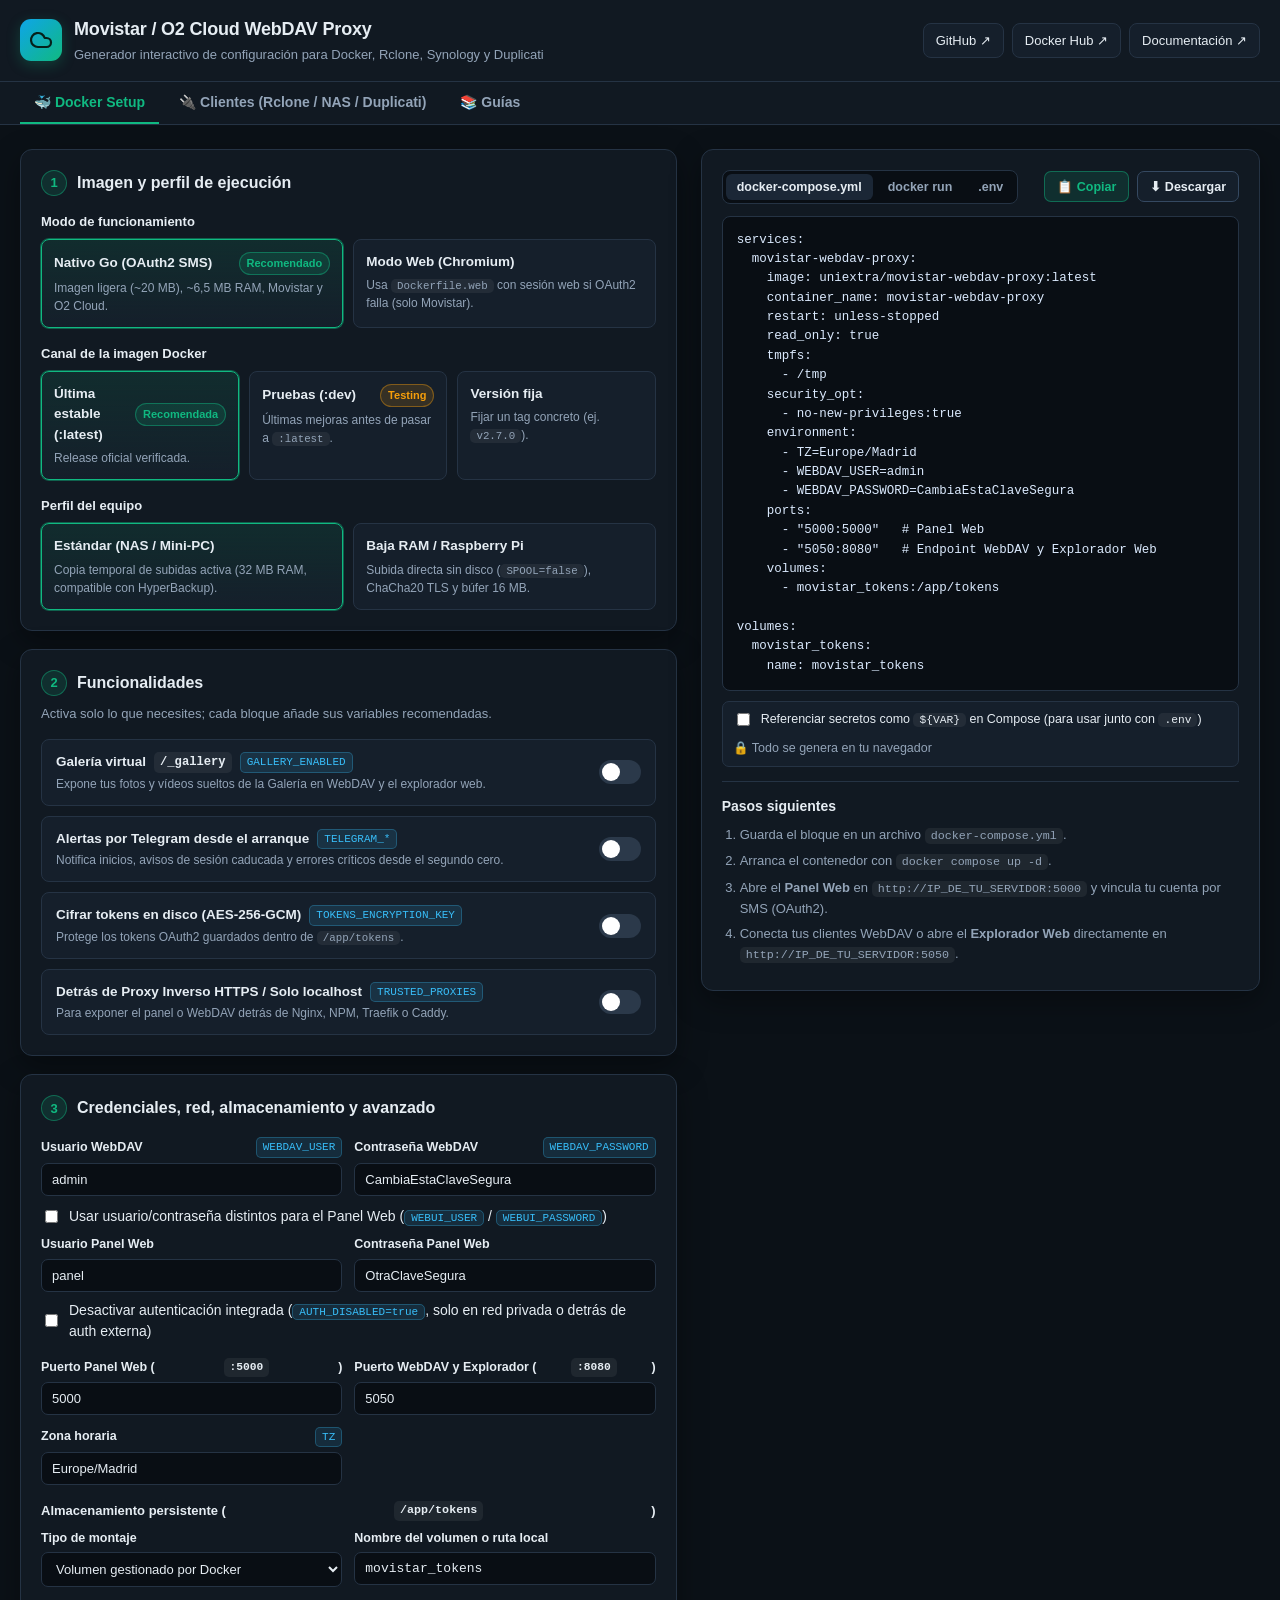
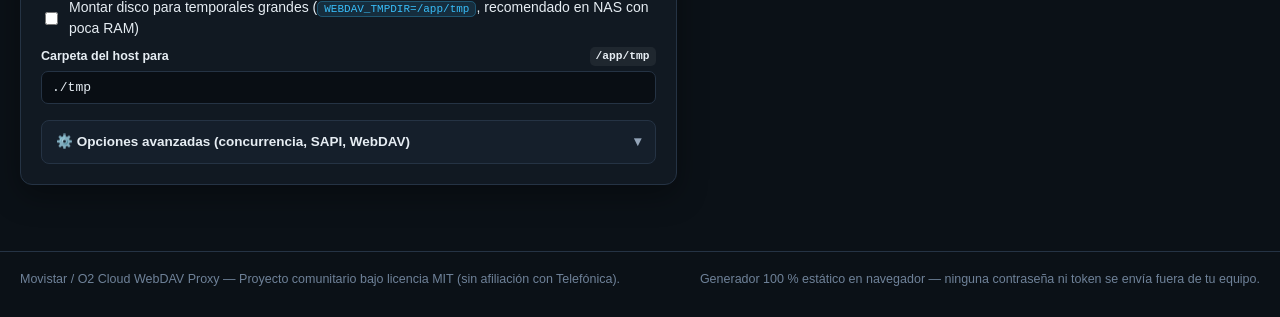
==== site/index.html @ d1c1509a "feat(pages): add interactive web config builder and GitHub Pages workflow" ====
<!doctype html>
<html lang="es">
<head>
  <meta charset="utf-8">
  <meta name="viewport" content="width=device-width, initial-scale=1">
  <title>Movistar / O2 Cloud WebDAV Proxy — Configurador</title>
  <link rel="stylesheet" href="styles.css">
</head>
<body>
  <header class="topbar">
    <div class="topbar-inner">
      <div class="brand">
        <div class="brand-icon" aria-hidden="true">
          <svg width="24" height="24" viewBox="0 0 24 24" fill="none" stroke="currentColor" stroke-width="2.2" stroke-linecap="round" stroke-linejoin="round">
            <path d="M17.5 19H9a7 7 0 1 1 6.71-9h1.79a4.5 4.5 0 1 1 0 9Z"/>
          </svg>
        </div>
        <div>
          <h1 class="brand-title">Movistar / O2 Cloud WebDAV Proxy</h1>
          <p class="brand-sub">Generador interactivo de configuración para Docker, Rclone, Synology y Duplicati</p>
        </div>
      </div>
      <div class="topbar-links">
        <a class="ext-link" href="https://github.com/uniextra/MovistarWebDAVProxy" target="_blank" rel="noopener">GitHub ↗</a>
        <a class="ext-link" href="https://hub.docker.com/r/uniextra/movistar-webdav-proxy" target="_blank" rel="noopener">Docker Hub ↗</a>
        <a class="ext-link" href="https://github.com/uniextra/MovistarWebDAVProxy/blob/main/docs/configuration.md" target="_blank" rel="noopener">Documentación ↗</a>
      </div>
    </div>
  </header>

  <nav class="nav-tabs" aria-label="Secciones del configurador">
    <div class="nav-tabs-inner">
      <button type="button" class="tab-btn active" data-tab="docker">🐳 Docker Setup</button>
      <button type="button" class="tab-btn" data-tab="clients">🔌 Clientes (Rclone / NAS / Duplicati)</button>
      <button type="button" class="tab-btn" data-tab="guides">📚 Guías</button>
    </div>
  </nav>

  <main class="container">
    <!-- TAB 1: DOCKER SETUP -->
    <section id="tab-docker" class="tab-panel">
      <div class="split-layout">
        <div class="config-column">
          <!-- PASO 1 -->
          <div class="step-card">
            <div class="step-header">
              <span class="step-num">1</span>
              <h2 class="step-title">Imagen y perfil de ejecución</h2>
            </div>

            <div class="field-group">
              <div class="group-label">Modo de funcionamiento</div>
              <div class="choice-grid" data-radio-group="mode">
                <label class="choice-card selected">
                  <input type="radio" name="mode" value="native" checked>
                  <div class="choice-top">
                    <span class="choice-name">Nativo Go (OAuth2 SMS)</span>
                    <span class="badge badge-rec">Recomendado</span>
                  </div>
                  <span class="choice-sub">Imagen ligera (~20 MB), ~6,5 MB RAM, Movistar y O2 Cloud.</span>
                </label>
                <label class="choice-card">
                  <input type="radio" name="mode" value="web">
                  <div class="choice-top">
                    <span class="choice-name">Modo Web (Chromium)</span>
                  </div>
                  <span class="choice-sub">Usa <code>Dockerfile.web</code> con sesión web si OAuth2 falla (solo Movistar).</span>
                </label>
              </div>
            </div>

            <div class="field-group" id="channelGroup">
              <div class="group-label">Canal de la imagen Docker</div>
              <div class="choice-grid" data-radio-group="channel">
                <label class="choice-card selected">
                  <input type="radio" name="channel" value="latest" checked>
                  <div class="choice-top">
                    <span class="choice-name">Última estable (:latest)</span>
                    <span class="badge badge-rec">Recomendada</span>
                  </div>
                  <span class="choice-sub">Release oficial verificada.</span>
                </label>
                <label class="choice-card">
                  <input type="radio" name="channel" value="dev">
                  <div class="choice-top">
                    <span class="choice-name">Pruebas (:dev)</span>
                    <span class="badge badge-warn">Testing</span>
                  </div>
                  <span class="choice-sub">Últimas mejoras antes de pasar a <code>:latest</code>.</span>
                </label>
                <label class="choice-card">
                  <input type="radio" name="channel" value="tag">
                  <div class="choice-top">
                    <span class="choice-name">Versión fija</span>
                  </div>
                  <span class="choice-sub">Fijar un tag concreto (ej. <code>v2.7.0</code>).</span>
                </label>
              </div>
              <div id="customTagWrap" class="sub-panel" hidden style="margin-top:10px;border:1px solid var(--border);border-radius:8px;">
                <div class="input-wrap">
                  <label class="input-label" for="customTag">Etiqueta de versión</label>
                  <input id="customTag" type="text" class="mono-input" value="v2.7.0" placeholder="v2.7.0">
                </div>
              </div>
            </div>

            <div class="field-group">
              <div class="group-label">Perfil del equipo</div>
              <div class="choice-grid" data-radio-group="hardware">
                <label class="choice-card selected">
                  <input type="radio" name="hardware" value="standard" checked>
                  <div class="choice-top">
                    <span class="choice-name">Estándar (NAS / Mini-PC)</span>
                  </div>
                  <span class="choice-sub">Copia temporal de subidas activa (32 MB RAM, compatible con HyperBackup).</span>
                </label>
                <label class="choice-card">
                  <input type="radio" name="hardware" value="lowram">
                  <div class="choice-top">
                    <span class="choice-name">Baja RAM / Raspberry Pi</span>
                  </div>
                  <span class="choice-sub">Subida directa sin disco (<code>SPOOL=false</code>), ChaCha20 TLS y búfer 16 MB.</span>
                </label>
              </div>
            </div>
          </div>

          <!-- PASO 2 -->
          <div class="step-card">
            <div class="step-header">
              <span class="step-num">2</span>
              <h2 class="step-title">Funcionalidades</h2>
            </div>
            <p class="step-desc">Activa solo lo que necesites; cada bloque añade sus variables recomendadas.</p>

            <div class="toggle-list">
              <!-- Galería virtual -->
              <div class="toggle-box">
                <label class="toggle-row">
                  <div class="toggle-info">
                    <span class="toggle-title">Galería virtual <code>/_gallery</code> <span class="badge-env">GALLERY_ENABLED</span></span>
                    <span class="toggle-help">Expone tus fotos y vídeos sueltos de la Galería en WebDAV y el explorador web.</span>
                  </div>
                  <span class="switch"><input type="checkbox" id="galleryEnabled"><span class="slider"></span></span>
                </label>
                <div id="galleryOptions" class="sub-panel" hidden>
                  <div class="form-grid">
                    <div class="input-wrap">
                      <label class="input-label" for="galleryLayout">Organización <span class="badge-env">GALLERY_LAYOUT</span></label>
                      <select id="galleryLayout">
                        <option value="year-month" selected>year-month (/AAAA/MM, recomendada)</option>
                        <option value="flat">flat (todos en la raíz)</option>
                      </select>
                    </div>
                    <div class="input-wrap">
                      <label class="input-label" for="galleryDir">Nombre de carpeta <span class="badge-env">GALLERY_DIR</span></label>
                      <input id="galleryDir" type="text" class="mono-input" value="_gallery" placeholder="_gallery">
                    </div>
                  </div>
                  <label class="checkbox-label">
                    <input type="checkbox" id="galleryUpload">
                    <span>Permitir subir fotos y vídeos a <code>/_gallery</code> (<span class="badge-env">GALLERY_UPLOAD=true</span>)</span>
                  </label>
                  <label class="checkbox-label">
                    <input type="checkbox" id="galleryDelete">
                    <span>Permitir enviar elementos de <code>/_gallery</code> a la papelera (<span class="badge-env">GALLERY_DELETE=true</span>)</span>
                  </label>
                </div>
              </div>

              <!-- Telegram -->
              <div class="toggle-box">
                <label class="toggle-row">
                  <div class="toggle-info">
                    <span class="toggle-title">Alertas por Telegram desde el arranque <span class="badge-env">TELEGRAM_*</span></span>
                    <span class="toggle-help">Notifica inicios, avisos de sesión caducada y errores críticos desde el segundo cero.</span>
                  </div>
                  <span class="switch"><input type="checkbox" id="telegramEnabled"><span class="slider"></span></span>
                </label>
                <div id="telegramOptions" class="sub-panel" hidden>
                  <div class="form-grid">
                    <div class="input-wrap">
                      <label class="input-label" for="tgToken">Bot Token <span class="badge-env">TELEGRAM_BOT_TOKEN</span></label>
                      <input id="tgToken" type="text" class="mono-input" value="" placeholder="123456:ABC-DEF...">
                    </div>
                    <div class="input-wrap">
                      <label class="input-label" for="tgChat">Chat ID <span class="badge-env">TELEGRAM_CHAT_ID</span></label>
                      <input id="tgChat" type="text" class="mono-input" value="" placeholder="-100123456789 o tu ID">
                    </div>
                  </div>
                </div>
              </div>

              <!-- Cifrado tokens -->
              <div class="toggle-box">
                <label class="toggle-row">
                  <div class="toggle-info">
                    <span class="toggle-title">Cifrar tokens en disco (AES-256-GCM) <span class="badge-env">TOKENS_ENCRYPTION_KEY</span></span>
                    <span class="toggle-help">Protege los tokens OAuth2 guardados dentro de <code>/app/tokens</code>.</span>
                  </div>
                  <span class="switch"><input type="checkbox" id="encryptEnabled"><span class="slider"></span></span>
                </label>
                <div id="encryptOptions" class="sub-panel" hidden>
                  <div class="input-wrap">
                    <label class="input-label" for="encryptKey">Clave maestra de cifrado</label>
                    <div class="input-row">
                      <input id="encryptKey" type="text" class="mono-input" value="" placeholder="Pulsa Generar o pega tu clave">
                      <button type="button" id="genKeyBtn" class="btn">🎲 Generar</button>
                    </div>
                  </div>
                </div>
              </div>

              <!-- Proxy inverso -->
              <div class="toggle-box">
                <label class="toggle-row">
                  <div class="toggle-info">
                    <span class="toggle-title">Detrás de Proxy Inverso HTTPS / Solo localhost <span class="badge-env">TRUSTED_PROXIES</span></span>
                    <span class="toggle-help">Para exponer el panel o WebDAV detrás de Nginx, NPM, Traefik o Caddy.</span>
                  </div>
                  <span class="switch"><input type="checkbox" id="proxyEnabled"><span class="slider"></span></span>
                </label>
                <div id="proxyOptions" class="sub-panel" hidden>
                  <div class="form-grid">
                    <div class="input-wrap">
                      <label class="input-label" for="bindIp">IP de escucha en el host <span class="badge-env">BIND_IP</span></label>
                      <select id="bindIp">
                        <option value="0.0.0.0">0.0.0.0 (toda la red local)</option>
                        <option value="127.0.0.1" selected>127.0.0.1 (solo localhost / proxy inverso)</option>
                      </select>
                    </div>
                    <div class="input-wrap">
                      <label class="input-label" for="trustedProxies">IPs / subredes de confianza <span class="badge-env">TRUSTED_PROXIES</span></label>
                      <input id="trustedProxies" type="text" class="mono-input" value="127.0.0.1,172.18.0.0/16">
                    </div>
                  </div>
                  <div class="input-wrap">
                    <label class="input-label" for="webdavHostPort">Puerto externo WebDAV para el enlace «Explorador» <span class="badge-env">WEBDAV_HOST_PORT</span></label>
                    <input id="webdavHostPort" type="number" min="1" max="65535" value="" placeholder="Por defecto igual al puerto WebDAV (5050)">
                  </div>
                </div>
              </div>
            </div>
          </div>

          <!-- PASO 3 -->
          <div class="step-card">
            <div class="step-header">
              <span class="step-num">3</span>
              <h2 class="step-title">Credenciales, red, almacenamiento y avanzado</h2>
            </div>

            <div class="field-group">
              <div class="form-grid">
                <div class="input-wrap">
                  <label class="input-label" for="webdavUser">Usuario WebDAV <span class="badge-env">WEBDAV_USER</span></label>
                  <input id="webdavUser" type="text" value="admin">
                </div>
                <div class="input-wrap">
                  <label class="input-label" for="webdavPass">Contraseña WebDAV <span class="badge-env">WEBDAV_PASSWORD</span></label>
                  <input id="webdavPass" type="text" value="CambiaEstaClaveSegura">
                </div>
              </div>
              <div style="margin-top:10px;display:flex;flex-direction:column;gap:8px;">
                <label class="checkbox-label">
                  <input type="checkbox" id="separateWebui">
                  <span>Usar usuario/contraseña distintos para el Panel Web (<span class="badge-env">WEBUI_USER</span> / <span class="badge-env">WEBUI_PASSWORD</span>)</span>
                </label>
                <div id="webuiCreds" class="form-grid" hidden>
                  <div class="input-wrap">
                    <label class="input-label" for="webuiUser">Usuario Panel Web</label>
                    <input id="webuiUser" type="text" value="panel">
                  </div>
                  <div class="input-wrap">
                    <label class="input-label" for="webuiPass">Contraseña Panel Web</label>
                    <input id="webuiPass" type="text" value="OtraClaveSegura">
                  </div>
                </div>
                <label class="checkbox-label">
                  <input type="checkbox" id="authDisabled">
                  <span>Desactivar autenticación integrada (<span class="badge-env">AUTH_DISABLED=true</span>, solo en red privada o detrás de auth externa)</span>
                </label>
              </div>
            </div>

            <div class="field-group">
              <div class="form-grid">
                <div class="input-wrap">
                  <label class="input-label" for="webPort">Puerto Panel Web (<code>:5000</code>)</label>
                  <input id="webPort" type="number" min="1" max="65535" value="5000">
                </div>
                <div class="input-wrap">
                  <label class="input-label" for="webdavPort">Puerto WebDAV y Explorador (<code>:8080</code>)</label>
                  <input id="webdavPort" type="number" min="1" max="65535" value="5050">
                </div>
                <div class="input-wrap">
                  <label class="input-label" for="tzInput">Zona horaria <span class="badge-env">TZ</span></label>
                  <input id="tzInput" type="text" value="Europe/Madrid">
                </div>
              </div>
            </div>

            <div class="field-group">
              <div class="group-label">Almacenamiento persistente (<code>/app/tokens</code>)</div>
              <div class="form-grid">
                <div class="input-wrap">
                  <label class="input-label" for="tokensType">Tipo de montaje</label>
                  <select id="tokensType">
                    <option value="volume" selected>Volumen gestionado por Docker</option>
                    <option value="bind">Carpeta local del NAS / host</option>
                  </select>
                </div>
                <div class="input-wrap">
                  <label class="input-label" for="tokensPath">Nombre del volumen o ruta local</label>
                  <input id="tokensPath" type="text" class="mono-input" value="movistar_tokens">
                </div>
              </div>
              <div style="margin-top:10px;">
                <label class="checkbox-label">
                  <input type="checkbox" id="tmpdirEnabled">
                  <span>Montar disco para temporales grandes (<span class="badge-env">WEBDAV_TMPDIR=/app/tmp</span>, recomendado en NAS con poca RAM)</span>
                </label>
                <div id="tmpdirWrap" class="input-wrap" hidden style="margin-top:8px;">
                  <label class="input-label" for="tmpdirHostPath">Carpeta del host para <code>/app/tmp</code></label>
                  <input id="tmpdirHostPath" type="text" class="mono-input" value="./tmp">
                </div>
              </div>
            </div>

            <!-- ACORDEÓN AVANZADO -->
            <details class="adv-box">
              <summary>⚙️ Opciones avanzadas (concurrencia, SAPI, WebDAV)</summary>
              <div class="adv-body">
                <div>
                  <h3 class="adv-section-title">Contenedor</h3>
                  <div class="form-grid">
                    <div class="input-wrap">
                      <label class="input-label" for="containerName">Nombre del contenedor</label>
                      <input id="containerName" type="text" class="mono-input" value="movistar-webdav-proxy">
                    </div>
                    <div class="input-wrap">
                      <label class="input-label" for="restartPolicy">Política de reinicio</label>
                      <select id="restartPolicy">
                        <option value="unless-stopped" selected>unless-stopped (recomendada)</option>
                        <option value="always">always</option>
                        <option value="no">no</option>
                      </select>
                    </div>
                  </div>
                </div>

                <div>
                  <h3 class="adv-section-title">Rendimiento y caché</h3>
                  <div class="form-grid">
                    <div class="input-wrap">
                      <label class="input-label" for="maxDownloads">Descargas simultáneas <span class="badge-env">WEBDAV_MAX_DOWNLOADS</span></label>
                      <input id="maxDownloads" type="number" min="1" max="16" value="" placeholder="1 (desktop) / 4 (web)">
                    </div>
                    <div class="input-wrap">
                      <label class="input-label" for="maxUploads">Subidas simultáneas <span class="badge-env">WEBDAV_MAX_UPLOADS</span></label>
                      <input id="maxUploads" type="number" min="1" max="16" value="" placeholder="1 (desktop) / 2 (web)">
                    </div>
                    <div class="input-wrap">
                      <label class="input-label" for="bufferMb">Búfer RAM por subida (MB) <span class="badge-env">WEBDAV_BUFFER_MB</span></label>
                      <input id="bufferMb" type="number" min="1" max="512" value="" placeholder="32">
                    </div>
                    <div class="input-wrap">
                      <label class="input-label" for="bwLimit">Límite subida <span class="badge-env">WEBDAV_UPLOAD_BWLIMIT</span></label>
                      <input id="bwLimit" type="text" class="mono-input" value="" placeholder="Ej. 20M, 500K (vacío = sin límite)">
                    </div>
                    <div class="input-wrap">
                      <label class="input-label" for="syncInterval">Sync SQLite (seg) <span class="badge-env">SYNC_INTERVAL_SEC</span></label>
                      <input id="syncInterval" type="number" min="15" max="3600" value="" placeholder="300 (desktop) / 60 (web)">
                    </div>
                    <div class="input-wrap">
                      <label class="input-label" for="smallCacheMb">Caché archivos pequeños (MB) <span class="badge-env">WEBDAV_SMALLFILE_CACHE_MB</span></label>
                      <input id="smallCacheMb" type="number" min="0" max="512" value="" placeholder="32">
                    </div>
                  </div>
                </div>

                <div>
                  <h3 class="adv-section-title">Protocolo WebDAV y cliente SAPI</h3>
                  <div class="form-grid">
                    <div class="input-wrap">
                      <label class="input-label" for="caseInsensitive">Mayúsculas/minúsculas <span class="badge-env">WEBDAV_CASE_INSENSITIVE</span></label>
                      <select id="caseInsensitive">
                        <option value="">Por defecto (exacto en perfil desktop)</option>
                        <option value="false">false (distingue A.txt / a.txt; recomendado rclone/restic)</option>
                        <option value="true">true (tolerante; útil con Windows Explorer/Finder)</option>
                      </select>
                    </div>
                    <div class="input-wrap">
                      <label class="input-label" for="ntlmMode">Soporte NTLMv2 <span class="badge-env">WEBDAV_NTLM</span></label>
                      <select id="ntlmMode">
                        <option value="">auto (por defecto)</option>
                        <option value="true">true (forzar)</option>
                        <option value="false">false (desactivar)</option>
                      </select>
                    </div>
                    <div class="input-wrap">
                      <label class="input-label" for="sapiProfile">Perfil SAPI <span class="badge-env">SAPI_CLIENT_PROFILE</span></label>
                      <select id="sapiProfile">
                        <option value="">Por defecto (desktop / browser en Modo Web)</option>
                        <option value="desktop">desktop (cliente oficial Windows)</option>
                        <option value="browser">browser (navegador HTTP/2)</option>
                      </select>
                    </div>
                    <div class="input-wrap">
                      <label class="input-label" for="logLevel">Nivel de logs <span class="badge-env">LOG_LEVEL</span></label>
                      <select id="logLevel">
                        <option value="">Normal</option>
                        <option value="debug">debug (trazas detalladas)</option>
                      </select>
                    </div>
                  </div>
                  <div id="webOnlyAdvanced" class="form-grid" hidden style="margin-top:12px;">
                    <div class="input-wrap">
                      <label class="input-label" for="webRenewBefore">Margen renovación web <span class="badge-env">WEB_SESSION_RENEW_BEFORE</span></label>
                      <input id="webRenewBefore" type="text" class="mono-input" value="" placeholder="1h">
                    </div>
                    <div class="input-wrap">
                      <label class="input-label" for="webTrashEvery">Vaciar papelera cada <span class="badge-env">WEB_TRASH_EMPTY_EVERY</span></label>
                      <input id="webTrashEvery" type="text" class="mono-input" value="" placeholder="6h (vacío = desactivado)">
                    </div>
                  </div>
                </div>
              </div>
            </details>
          </div>
        </div>

        <!-- PANEL DERECHO FIJO -->
        <aside class="output-column">
          <div class="output-card">
            <div class="output-top">
              <div class="sub-tabs" role="tablist">
                <button type="button" class="sub-tab active" data-out="compose">docker-compose.yml</button>
                <button type="button" class="sub-tab" data-out="run">docker run</button>
                <button type="button" class="sub-tab" data-out="env">.env</button>
              </div>
              <div class="output-actions">
                <button type="button" id="copyOutBtn" class="btn btn-primary">📋 Copiar</button>
                <button type="button" id="dlOutBtn" class="btn">⬇ Descargar</button>
              </div>
            </div>

            <div class="code-box"><pre id="outputCode"></pre></div>

            <div class="inline-options">
              <label class="checkbox-label">
                <input type="checkbox" id="useEnvRefs">
                <span>Referenciar secretos como <code>${VAR}</code> en Compose (para usar junto con <code>.env</code>)</span>
              </label>
              <span>🔒 Todo se genera en tu navegador</span>
            </div>

            <div id="dynamicWarnings"></div>

            <div class="next-steps">
              <h3>Pasos siguientes</h3>
              <ol id="nextStepsList"></ol>
            </div>
          </div>
        </aside>
      </div>
    </section>

    <!-- TAB 2: CLIENTES -->
    <section id="tab-clients" class="tab-panel" hidden>
      <div class="step-card">
        <div class="step-header">
          <span class="step-num">⚙</span>
          <h2 class="step-title">Parámetros compartidos para tus clientes WebDAV</h2>
        </div>
        <div class="form-grid">
          <div class="input-wrap">
            <label class="input-label" for="clientHost">IP o dominio de tu servidor/NAS</label>
            <input id="clientHost" type="text" class="mono-input" value="192.168.1.50" placeholder="192.168.1.50">
          </div>
          <div class="input-wrap">
            <label class="input-label" for="rcloneRemote">Nombre del remoto Rclone</label>
            <input id="rcloneRemote" type="text" class="mono-input" value="o2cloud">
          </div>
          <div class="input-wrap">
            <label class="input-label" for="rcloneAction">Operación Rclone de ejemplo</label>
            <select id="rcloneAction">
              <option value="sync" selected>sync (espejo local → nube)</option>
              <option value="copy">copy (solo copiar nuevos/modificados)</option>
              <option value="mount">mount (montar unidad de red)</option>
            </select>
          </div>
        </div>
        <div style="margin-top:12px;display:flex;gap:18px;flex-wrap:wrap;">
          <label class="checkbox-label">
            <input type="checkbox" id="rcloneChunker">
            <span>Añadir overlay <code>chunker</code> (obligatorio si subes archivos individuales &gt; 4 GB)</span>
          </label>
          <label class="checkbox-label">
            <input type="checkbox" id="rcloneCrypt">
            <span>Añadir overlay <code>crypt</code> (cifrado en cliente)</span>
          </label>
        </div>
      </div>

      <div class="clients-grid">
        <div class="client-card">
          <div class="output-top">
            <h3 style="margin:0;font-size:15px;">📄 Configuración <code>rclone.conf</code></h3>
            <button type="button" class="btn btn-primary copy-target" data-target="rcloneConfCode">📋 Copiar</button>
          </div>
          <div class="code-box"><pre id="rcloneConfCode"></pre></div>
          <div class="notice notice-info" style="margin-top:10px;">
            En <code>rclone.conf</code> la contraseña debe ir ofuscada: ejecuta <code>rclone obscure TU_CLAVE</code> o crea el remoto con <code>rclone config</code>.
          </div>
        </div>

        <div class="client-card">
          <div class="output-top">
            <h3 style="margin:0;font-size:15px;">💻 Comando Rclone listo para usar</h3>
            <button type="button" class="btn btn-primary copy-target" data-target="rcloneCmdCode">📋 Copiar</button>
          </div>
          <div class="code-box"><pre id="rcloneCmdCode"></pre></div>
          <div id="rcloneNotice"></div>
        </div>

        <div class="client-card">
          <h3 style="margin:0 0 12px;font-size:15px;">🗄️ Synology HyperBackup y File Station</h3>
          <div id="synologyKv" class="kv-list"></div>
        </div>

        <div class="client-card">
          <h3 style="margin:0 0 12px;font-size:15px;">🛡️ Duplicati 2 (WebDAV)</h3>
          <div id="duplicatiKv" class="kv-list"></div>
        </div>
      </div>
    </section>

    <!-- TAB 3: GUÍAS -->
    <section id="tab-guides" class="tab-panel" hidden>
      <div class="guides-list">
        <a class="guide-row" href="https://github.com/uniextra/MovistarWebDAVProxy/blob/main/README.md" target="_blank" rel="noopener">
          <div>
            <div class="guide-title">📖 Guía rápida de inicio (README)</div>
            <div class="guide-sub">Despliegue inicial, vinculación OAuth2 por SMS, Explorador Web (:5050) y Galería Virtual (/_gallery).</div>
          </div>
          <span class="guide-arrow">↗</span>
        </a>
        <a class="guide-row" href="https://github.com/uniextra/MovistarWebDAVProxy/blob/main/docs/configuration.md" target="_blank" rel="noopener">
          <div>
            <div class="guide-title">🔧 Configuración avanzada, seguridad y red</div>
            <div class="guide-sub">Referencia completa de variables de entorno, Nginx/Traefik, Telegram, perfil desktop y límites SAPI.</div>
          </div>
          <span class="guide-arrow">↗</span>
        </a>
        <a class="guide-row" href="https://github.com/uniextra/MovistarWebDAVProxy/blob/main/docs/backup-clients.md" target="_blank" rel="noopener">
          <div>
            <div class="guide-title">🛡️ Clientes de backup (HyperBackup, Duplicati, Rclone &gt; 4 GB)</div>
            <div class="guide-sub">Capturas y pasos para configurar Synology HyperBackup, Duplicati 2 y Rclone con chunker + crypt.</div>
          </div>
          <span class="guide-arrow">↗</span>
        </a>
        <a class="guide-row" href="https://github.com/uniextra/MovistarWebDAVProxy/blob/main/docs/network-drive.md" target="_blank" rel="noopener">
          <div>
            <div class="guide-title">💻 Mapear como unidad de red</div>
            <div class="guide-sub">Cómo conectarlo en Windows (Rclone + WinFsp), macOS Finder, Linux (davfs2/GVFS) y Synology File Station.</div>
          </div>
          <span class="guide-arrow">↗</span>
        </a>
        <a class="guide-row" href="https://github.com/uniextra/MovistarWebDAVProxy/blob/main/docs/web-mode.md" target="_blank" rel="noopener">
          <div>
            <div class="guide-title">🌐 Modo Web (Chromium integrado)</div>
            <div class="guide-sub">Alternativa con sesión web oficial de Movistar Cloud y renovación automática si falla el flujo OAuth2.</div>
          </div>
          <span class="guide-arrow">↗</span>
        </a>
        <a class="guide-row" href="https://github.com/uniextra/MovistarWebDAVProxy/blob/main/CHANGELOG.md" target="_blank" rel="noopener">
          <div>
            <div class="guide-title">📝 Historial de versiones (CHANGELOG)</div>
            <div class="guide-sub">Todas las mejoras, correcciones y notas entre versiones.</div>
          </div>
          <span class="guide-arrow">↗</span>
        </a>
      </div>
    </section>
  </main>

  <footer class="footer">
    <div class="footer-inner">
      <span>Movistar / O2 Cloud WebDAV Proxy — Proyecto comunitario bajo licencia MIT (sin afiliación con Telefónica).</span>
      <span>Generador 100 % estático en navegador — ninguna contraseña ni token se envía fuera de tu equipo.</span>
    </div>
  </footer>

  <script src="app.js"></script>
</body>
</html>
---- site/styles.css ----
:root {
  --bg: #0b1117;
  --bg-elevated: #111922;
  --surface: #151f2b;
  --surface-hover: #1b2736;
  --border: #253344;
  --border-strong: #354961;
  --text: #e6edf3;
  --text-muted: #93a4b8;
  --text-dim: #6f8299;
  --accent: #10b981;
  --accent-soft: rgba(16, 185, 129, 0.14);
  --accent-border: rgba(16, 185, 129, 0.45);
  --info: #38bdf8;
  --info-soft: rgba(56, 189, 248, 0.12);
  --warn: #f59e0b;
  --warn-soft: rgba(245, 158, 11, 0.14);
  --warn-border: rgba(245, 158, 11, 0.4);
  --code-bg: #090e14;
  --radius: 12px;
  --radius-sm: 8px;
  --shadow: 0 10px 30px rgba(0, 0, 0, 0.35);
  --mono: ui-monospace, SFMono-Regular, Menlo, Monaco, Consolas, "Liberation Mono", "Courier New", monospace;
  --sans: -apple-system, BlinkMacSystemFont, "Segoe UI", Roboto, "Helvetica Neue", Arial, sans-serif;
}

* {
  box-sizing: border-box;
}

html, body {
  margin: 0;
  padding: 0;
  background: var(--bg);
  color: var(--text);
  font-family: var(--sans);
  font-size: 14px;
  line-height: 1.5;
  -webkit-font-smoothing: antialiased;
}

a {
  color: var(--accent);
  text-decoration: none;
}

a:hover {
  text-decoration: underline;
}

code {
  font-family: var(--mono);
  font-size: 0.9em;
  background: rgba(255, 255, 255, 0.06);
  padding: 1px 6px;
  border-radius: 5px;
}

.topbar {
  background: var(--bg-elevated);
  border-bottom: 1px solid var(--border);
}

.topbar-inner,
.nav-tabs-inner,
.container,
.footer-inner {
  max-width: 1320px;
  margin: 0 auto;
  padding: 0 20px;
}

.topbar-inner {
  display: flex;
  align-items: center;
  justify-content: space-between;
  gap: 16px;
  padding-top: 16px;
  padding-bottom: 16px;
  flex-wrap: wrap;
}

.brand {
  display: flex;
  align-items: center;
  gap: 12px;
}

.brand-icon {
  width: 42px;
  height: 42px;
  border-radius: 11px;
  background: linear-gradient(135deg, #0ea5e9, #10b981);
  display: flex;
  align-items: center;
  justify-content: center;
  color: #06211a;
  flex-shrink: 0;
  box-shadow: 0 4px 14px rgba(16, 185, 129, 0.25);
}

.brand-title {
  margin: 0;
  font-size: 18px;
  font-weight: 700;
  letter-spacing: -0.01em;
}

.brand-sub {
  margin: 2px 0 0;
  font-size: 13px;
  color: var(--text-muted);
}

.topbar-links {
  display: flex;
  align-items: center;
  gap: 8px;
  flex-wrap: wrap;
}

.ext-link {
  display: inline-flex;
  align-items: center;
  gap: 6px;
  padding: 7px 12px;
  border-radius: 8px;
  border: 1px solid var(--border);
  background: var(--surface);
  color: var(--text);
  font-size: 13px;
  font-weight: 500;
  transition: border-color 0.15s, background 0.15s;
}

.ext-link:hover {
  background: var(--surface-hover);
  border-color: var(--border-strong);
  text-decoration: none;
}

.nav-tabs {
  background: var(--bg-elevated);
  border-bottom: 1px solid var(--border);
  position: sticky;
  top: 0;
  z-index: 30;
}

.nav-tabs-inner {
  display: flex;
  gap: 6px;
  overflow-x: auto;
}

.tab-btn {
  appearance: none;
  border: 0;
  border-bottom: 2px solid transparent;
  background: transparent;
  color: var(--text-muted);
  padding: 12px 14px;
  font-size: 14px;
  font-weight: 600;
  cursor: pointer;
  white-space: nowrap;
  transition: color 0.15s, border-color 0.15s;
}

.tab-btn:hover {
  color: var(--text);
}

.tab-btn.active {
  color: var(--accent);
  border-bottom-color: var(--accent);
}

.container {
  padding-top: 24px;
  padding-bottom: 48px;
}

.tab-panel[hidden] {
  display: none;
}

/* Split-pane en escritorio */
.split-layout {
  display: grid;
  grid-template-columns: minmax(0, 1.08fr) minmax(0, 0.92fr);
  gap: 24px;
  align-items: start;
}

.output-column {
  position: sticky;
  top: 62px;
}

.step-card,
.output-card,
.client-card,
.guide-card {
  background: var(--bg-elevated);
  border: 1px solid var(--border);
  border-radius: var(--radius);
  padding: 20px;
  margin-bottom: 18px;
  box-shadow: var(--shadow);
}

.step-header {
  display: flex;
  align-items: center;
  gap: 10px;
  margin-bottom: 16px;
}

.step-num {
  width: 26px;
  height: 26px;
  border-radius: 999px;
  background: var(--accent-soft);
  border: 1px solid var(--accent-border);
  color: var(--accent);
  font-size: 13px;
  font-weight: 700;
  display: inline-flex;
  align-items: center;
  justify-content: center;
  flex-shrink: 0;
}

.step-title {
  margin: 0;
  font-size: 16px;
  font-weight: 700;
}

.step-desc {
  margin: -8px 0 16px;
  color: var(--text-muted);
  font-size: 13px;
}

.field-group {
  margin-bottom: 16px;
}

.field-group:last-child {
  margin-bottom: 0;
}

.group-label {
  display: flex;
  align-items: center;
  justify-content: space-between;
  gap: 8px;
  font-size: 13px;
  font-weight: 600;
  color: var(--text);
  margin-bottom: 8px;
}

.choice-grid {
  display: grid;
  grid-template-columns: repeat(auto-fit, minmax(175px, 1fr));
  gap: 10px;
}

.choice-card {
  position: relative;
  display: flex;
  flex-direction: column;
  gap: 4px;
  padding: 12px;
  border-radius: var(--radius-sm);
  border: 1px solid var(--border);
  background: var(--surface);
  cursor: pointer;
  transition: border-color 0.15s, background 0.15s, box-shadow 0.15s;
}

.choice-card:hover {
  background: var(--surface-hover);
  border-color: var(--border-strong);
}

.choice-card.selected {
  border-color: var(--accent);
  background: linear-gradient(180deg, rgba(16, 185, 129, 0.12), rgba(21, 31, 43, 0.95));
  box-shadow: 0 0 0 1px var(--accent-border);
}

.choice-card input[type="radio"] {
  position: absolute;
  opacity: 0;
  pointer-events: none;
}

.choice-top {
  display: flex;
  align-items: center;
  justify-content: space-between;
  gap: 6px;
}

.choice-name {
  font-weight: 600;
  font-size: 13.5px;
}

.choice-sub {
  font-size: 12px;
  color: var(--text-muted);
}

.badge {
  display: inline-flex;
  align-items: center;
  padding: 2px 7px;
  border-radius: 999px;
  font-size: 11px;
  font-weight: 600;
  white-space: nowrap;
}

.badge-rec {
  background: var(--accent-soft);
  color: var(--accent);
  border: 1px solid var(--accent-border);
}

.badge-warn {
  background: var(--warn-soft);
  color: var(--warn);
  border: 1px solid var(--warn-border);
}

.badge-env {
  font-family: var(--mono);
  font-size: 11px;
  font-weight: 500;
  padding: 1px 6px;
  border-radius: 5px;
  background: rgba(56, 189, 248, 0.12);
  color: var(--info);
  border: 1px solid rgba(56, 189, 248, 0.28);
}

/* Toggles */
.toggle-list {
  display: flex;
  flex-direction: column;
  gap: 10px;
}

.toggle-box {
  border: 1px solid var(--border);
  border-radius: var(--radius-sm);
  background: var(--surface);
  overflow: hidden;
}

.toggle-row {
  display: flex;
  align-items: center;
  justify-content: space-between;
  gap: 14px;
  padding: 12px 14px;
  cursor: pointer;
}

.toggle-row:hover {
  background: var(--surface-hover);
}

.toggle-info {
  display: flex;
  flex-direction: column;
  gap: 2px;
  min-width: 0;
}

.toggle-title {
  font-weight: 600;
  font-size: 13.5px;
  display: flex;
  align-items: center;
  gap: 8px;
  flex-wrap: wrap;
}

.toggle-help {
  font-size: 12px;
  color: var(--text-muted);
}

.switch {
  position: relative;
  width: 42px;
  height: 24px;
  flex-shrink: 0;
}

.switch input {
  opacity: 0;
  width: 0;
  height: 0;
}

.slider {
  position: absolute;
  inset: 0;
  background: #2b394a;
  border-radius: 999px;
  transition: background 0.15s;
}

.slider::before {
  content: "";
  position: absolute;
  width: 18px;
  height: 18px;
  left: 3px;
  top: 3px;
  background: #fff;
  border-radius: 50%;
  transition: transform 0.15s;
}

.switch input:checked + .slider {
  background: var(--accent);
}

.switch input:checked + .slider::before {
  transform: translateX(18px);
}

.sub-panel {
  border-top: 1px solid var(--border);
  background: rgba(11, 17, 23, 0.45);
  padding: 12px 14px;
  display: flex;
  flex-direction: column;
  gap: 12px;
}

.sub-panel[hidden] {
  display: none;
}

/* Form controls */
.form-grid {
  display: grid;
  grid-template-columns: repeat(auto-fit, minmax(210px, 1fr));
  gap: 12px;
}

.input-wrap {
  display: flex;
  flex-direction: column;
  gap: 5px;
}

.input-label {
  display: flex;
  align-items: center;
  justify-content: space-between;
  gap: 6px;
  font-size: 12.5px;
  font-weight: 600;
  color: var(--text);
}

.input-row {
  display: flex;
  gap: 8px;
  align-items: center;
}

input[type="text"],
input[type="password"],
input[type="number"],
select {
  width: 100%;
  background: var(--code-bg);
  color: var(--text);
  border: 1px solid var(--border);
  border-radius: 7px;
  padding: 8px 10px;
  font-size: 13px;
  font-family: var(--sans);
  outline: none;
  transition: border-color 0.15s;
}

input[type="text"]:focus,
input[type="password"]:focus,
input[type="number"]:focus,
select:focus {
  border-color: var(--accent);
}

.mono-input {
  font-family: var(--mono) !important;
}

.btn {
  appearance: none;
  border: 1px solid var(--border-strong);
  background: var(--surface);
  color: var(--text);
  border-radius: 7px;
  padding: 7px 12px;
  font-size: 12.5px;
  font-weight: 600;
  cursor: pointer;
  display: inline-flex;
  align-items: center;
  gap: 6px;
  white-space: nowrap;
  transition: background 0.15s, border-color 0.15s;
}

.btn:hover {
  background: var(--surface-hover);
  border-color: var(--accent);
}

.btn-primary {
  background: var(--accent-soft);
  border-color: var(--accent-border);
  color: var(--accent);
}

.btn-primary:hover {
  background: rgba(16, 185, 129, 0.24);
}

details.adv-box {
  border: 1px solid var(--border);
  border-radius: var(--radius-sm);
  background: var(--surface);
  margin-top: 14px;
}

details.adv-box > summary {
  padding: 11px 14px;
  cursor: pointer;
  font-weight: 600;
  font-size: 13.5px;
  list-style: none;
  display: flex;
  align-items: center;
  justify-content: space-between;
}

details.adv-box > summary::after {
  content: "▾";
  color: var(--text-muted);
}

details.adv-box[open] > summary::after {
  content: "▴";
}

.adv-body {
  border-top: 1px solid var(--border);
  padding: 14px;
  display: flex;
  flex-direction: column;
  gap: 16px;
}

.adv-section-title {
  margin: 0 0 8px;
  font-size: 12px;
  text-transform: uppercase;
  letter-spacing: 0.05em;
  color: var(--text-muted);
}

/* Output panel */
.output-top {
  display: flex;
  align-items: center;
  justify-content: space-between;
  gap: 10px;
  margin-bottom: 12px;
  flex-wrap: wrap;
}

.sub-tabs {
  display: flex;
  gap: 4px;
  background: var(--code-bg);
  border: 1px solid var(--border);
  border-radius: 8px;
  padding: 3px;
}

.sub-tab {
  appearance: none;
  border: 0;
  background: transparent;
  color: var(--text-muted);
  padding: 6px 11px;
  border-radius: 6px;
  font-size: 12.5px;
  font-weight: 600;
  cursor: pointer;
}

.sub-tab.active {
  background: var(--surface-hover);
  color: var(--text);
}

.output-actions {
  display: flex;
  align-items: center;
  gap: 8px;
}

.code-box {
  background: var(--code-bg);
  border: 1px solid var(--border);
  border-radius: var(--radius-sm);
  padding: 14px;
  overflow-x: auto;
  max-height: 490px;
  overflow-y: auto;
}

.code-box pre {
  margin: 0;
  font-family: var(--mono);
  font-size: 12.5px;
  line-height: 1.55;
  color: #dbeafe;
  white-space: pre;
}

.inline-options {
  display: flex;
  align-items: center;
  justify-content: space-between;
  gap: 10px;
  margin-top: 10px;
  padding: 8px 10px;
  border-radius: 7px;
  background: var(--surface);
  border: 1px solid var(--border);
  font-size: 12.5px;
  color: var(--text-muted);
  flex-wrap: wrap;
}

.checkbox-label {
  display: inline-flex;
  align-items: center;
  gap: 8px;
  cursor: pointer;
  color: var(--text);
  font-weight: 500;
}

.notice {
  margin-top: 12px;
  padding: 10px 12px;
  border-radius: var(--radius-sm);
  font-size: 12.5px;
  line-height: 1.45;
}

.notice-info {
  background: var(--info-soft);
  border: 1px solid rgba(56, 189, 248, 0.3);
  color: #bae6fd;
}

.notice-warn {
  background: var(--warn-soft);
  border: 1px solid var(--warn-border);
  color: #fde68a;
}

.next-steps {
  margin-top: 14px;
  border-top: 1px solid var(--border);
  padding-top: 14px;
}

.next-steps h3 {
  margin: 0 0 8px;
  font-size: 14px;
}

.next-steps ol {
  margin: 0;
  padding-left: 18px;
  color: var(--text-muted);
  font-size: 13px;
}

.next-steps li {
  margin-bottom: 6px;
}

/* Clients & Guides */
.clients-grid {
  display: grid;
  grid-template-columns: repeat(2, minmax(0, 1fr));
  gap: 18px;
}

#rcloneCmdCode {
  white-space: pre-wrap;
  word-break: break-word;
}

.kv-list {
  display: flex;
  flex-direction: column;
  gap: 8px;
}

.kv-item {
  display: flex;
  justify-content: space-between;
  gap: 12px;
  padding: 8px 10px;
  border-radius: 7px;
  background: var(--surface);
  border: 1px solid var(--border);
  font-size: 13px;
}

.kv-k {
  color: var(--text-muted);
}

.kv-v {
  font-family: var(--mono);
  color: var(--text);
  word-break: break-all;
  text-align: right;
}

.guides-list {
  display: flex;
  flex-direction: column;
  gap: 10px;
  max-width: 820px;
}

.guide-row {
  display: flex;
  align-items: center;
  justify-content: space-between;
  gap: 16px;
  padding: 16px 18px;
  border-radius: var(--radius);
  border: 1px solid var(--border);
  background: var(--bg-elevated);
  color: var(--text);
  transition: border-color 0.15s, background 0.15s;
}

.guide-row:hover {
  background: var(--surface);
  border-color: var(--accent);
  text-decoration: none;
}

.guide-title {
  font-weight: 700;
  font-size: 15px;
  margin-bottom: 3px;
}

.guide-sub {
  color: var(--text-muted);
  font-size: 13px;
}

.guide-arrow {
  font-size: 18px;
  color: var(--accent);
}

.footer {
  border-top: 1px solid var(--border);
  padding: 18px 0 28px;
  color: var(--text-dim);
  font-size: 12.5px;
}

.footer-inner {
  display: flex;
  justify-content: space-between;
  gap: 12px;
  flex-wrap: wrap;
}

@media (max-width: 980px) {
  .split-layout,
  .clients-grid {
    grid-template-columns: 1fr;
  }
  .output-column {
    position: static;
  }
}
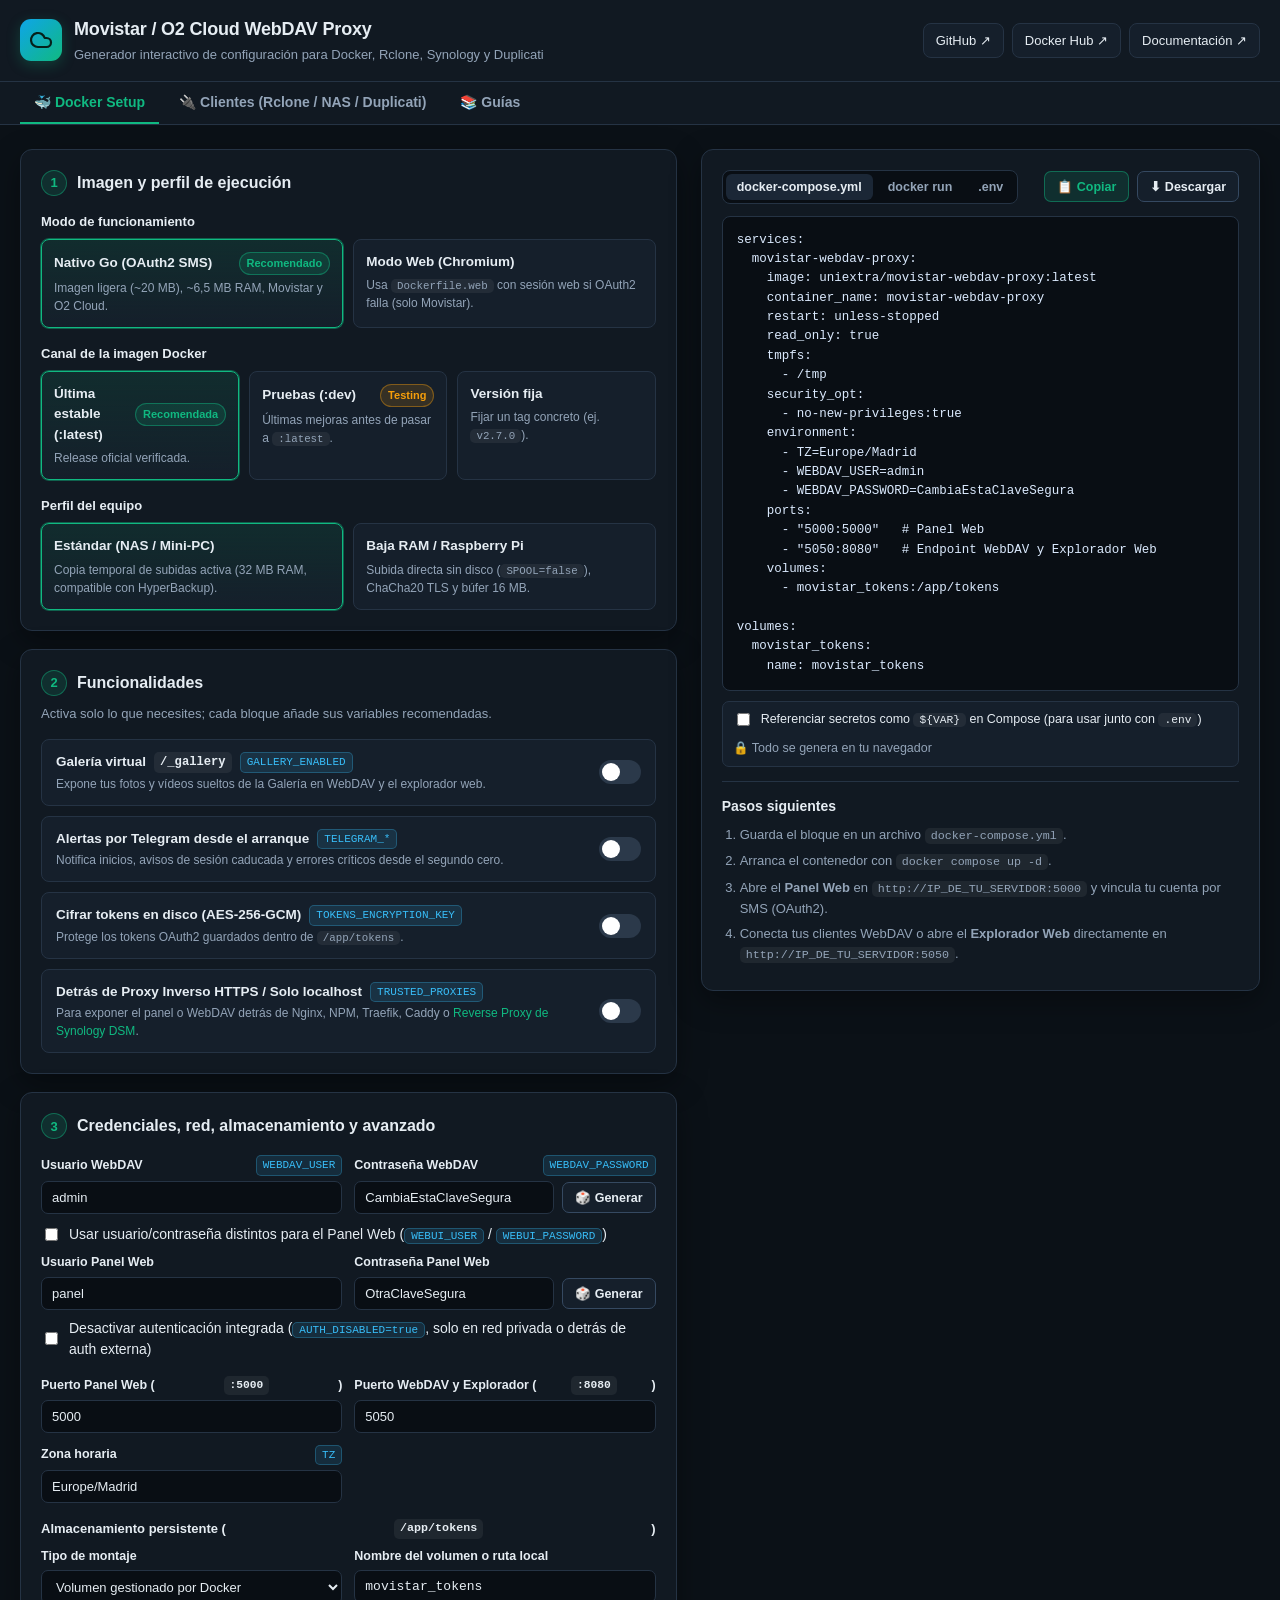
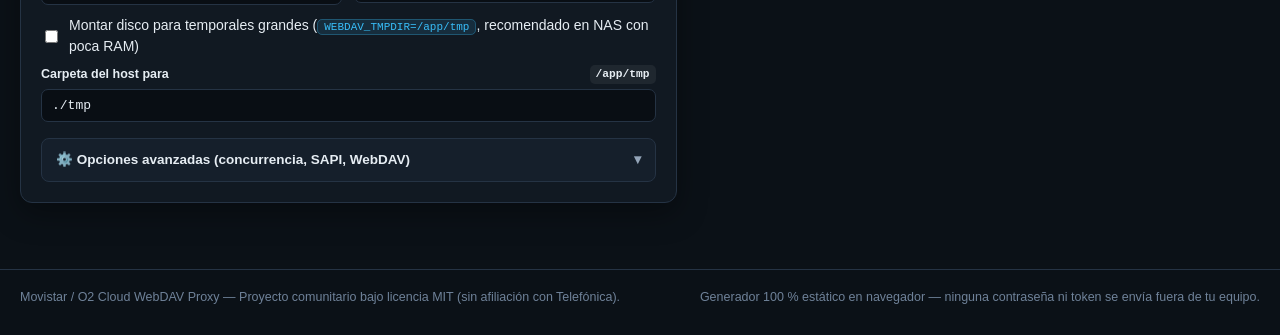
==== commit c88b9559: "feat(pages,docs): apply UX polish, separate web mode options, split bind IP and add doc links" ====
--- a/site/index.html
+++ b/site/index.html
@@ -4,6 +4,7 @@
   <meta charset="utf-8">
   <meta name="viewport" content="width=device-width, initial-scale=1">
   <title>Movistar / O2 Cloud WebDAV Proxy — Configurador</title>
+  <link rel="icon" type="image/svg+xml" href="data:image/svg+xml,%3Csvg xmlns='http://www.w3.org/2000/svg' viewBox='0 0 24 24' fill='none' stroke='%2310b981' stroke-width='2.2' stroke-linecap='round' stroke-linejoin='round'%3E%3Cpath d='M17.5 19H9a7 7 0 1 1 6.71-9h1.79a4.5 4.5 0 1 1 0 9Z'/%3E%3C/svg%3E">
   <link rel="stylesheet" href="styles.css">
 </head>
 <body>
@@ -216,27 +217,36 @@
                 <label class="toggle-row">
                   <div class="toggle-info">
                     <span class="toggle-title">Detrás de Proxy Inverso HTTPS / Solo localhost <span class="badge-env">TRUSTED_PROXIES</span></span>
-                    <span class="toggle-help">Para exponer el panel o WebDAV detrás de Nginx, NPM, Traefik o Caddy.</span>
+                    <span class="toggle-help">Para exponer el panel o WebDAV detrás de Nginx, NPM, Traefik, Caddy o <a href="https://kb.synology.com/en-global/DSM/help/DSM/AdminCenter/system_login_portal_advanced?version=7" target="_blank" rel="noopener">Reverse Proxy de Synology DSM</a>.</span>
                   </div>
                   <span class="switch"><input type="checkbox" id="proxyEnabled"><span class="slider"></span></span>
                 </label>
                 <div id="proxyOptions" class="sub-panel" hidden>
                   <div class="form-grid">
                     <div class="input-wrap">
-                      <label class="input-label" for="bindIp">IP de escucha en el host <span class="badge-env">BIND_IP</span></label>
-                      <select id="bindIp">
+                      <label class="input-label" for="webBindIp">Escucha Panel Web (<code>:5000</code>)</label>
+                      <select id="webBindIp">
+                        <option value="127.0.0.1" selected>127.0.0.1 (solo localhost / proxy inverso)</option>
                         <option value="0.0.0.0">0.0.0.0 (toda la red local)</option>
-                        <option value="127.0.0.1" selected>127.0.0.1 (solo localhost / proxy inverso)</option>
-                      </select>
-                    </div>
+                      </select>
+                    </div>
+                    <div class="input-wrap">
+                      <label class="input-label" for="webdavBindIp">Escucha WebDAV y Explorador (<code>:8080</code>)</label>
+                      <select id="webdavBindIp">
+                        <option value="0.0.0.0" selected>0.0.0.0 (red local directa, ej. HyperBackup)</option>
+                        <option value="127.0.0.1">127.0.0.1 (solo localhost / proxy inverso)</option>
+                      </select>
+                    </div>
+                  </div>
+                  <div class="form-grid">
                     <div class="input-wrap">
                       <label class="input-label" for="trustedProxies">IPs / subredes de confianza <span class="badge-env">TRUSTED_PROXIES</span></label>
                       <input id="trustedProxies" type="text" class="mono-input" value="127.0.0.1,172.18.0.0/16">
                     </div>
-                  </div>
-                  <div class="input-wrap">
-                    <label class="input-label" for="webdavHostPort">Puerto externo WebDAV para el enlace «Explorador» <span class="badge-env">WEBDAV_HOST_PORT</span></label>
-                    <input id="webdavHostPort" type="number" min="1" max="65535" value="" placeholder="Por defecto igual al puerto WebDAV (5050)">
+                    <div class="input-wrap">
+                      <label class="input-label" for="webdavHostPort">Puerto externo enlace «Explorador» <span class="badge-env">WEBDAV_HOST_PORT</span></label>
+                      <input id="webdavHostPort" type="number" min="1" max="65535" value="" placeholder="Solo si difiere del puerto publicado">
+                    </div>
                   </div>
                 </div>
               </div>
@@ -258,7 +268,10 @@
                 </div>
                 <div class="input-wrap">
                   <label class="input-label" for="webdavPass">Contraseña WebDAV <span class="badge-env">WEBDAV_PASSWORD</span></label>
-                  <input id="webdavPass" type="text" value="CambiaEstaClaveSegura">
+                  <div class="input-row">
+                    <input id="webdavPass" type="text" value="CambiaEstaClaveSegura">
+                    <button type="button" id="genWebdavPassBtn" class="btn">🎲 Generar</button>
+                  </div>
                 </div>
               </div>
               <div style="margin-top:10px;display:flex;flex-direction:column;gap:8px;">
@@ -273,7 +286,10 @@
                   </div>
                   <div class="input-wrap">
                     <label class="input-label" for="webuiPass">Contraseña Panel Web</label>
-                    <input id="webuiPass" type="text" value="OtraClaveSegura">
+                    <div class="input-row">
+                      <input id="webuiPass" type="text" value="OtraClaveSegura">
+                      <button type="button" id="genWebuiPassBtn" class="btn">🎲 Generar</button>
+                    </div>
                   </div>
                 </div>
                 <label class="checkbox-label">
@@ -376,6 +392,10 @@
                       <label class="input-label" for="smallCacheMb">Caché archivos pequeños (MB) <span class="badge-env">WEBDAV_SMALLFILE_CACHE_MB</span></label>
                       <input id="smallCacheMb" type="number" min="0" max="512" value="" placeholder="32">
                     </div>
+                    <div class="input-wrap">
+                      <label class="input-label" for="maxUploadMb">Tamaño máx. subida (MB) <span class="badge-env">MAX_UPLOAD_MB</span></label>
+                      <input id="maxUploadMb" type="number" min="1" max="4096" value="" placeholder="4096">
+                    </div>
                   </div>
                 </div>
 
@@ -413,8 +433,19 @@
                         <option value="debug">debug (trazas detalladas)</option>
                       </select>
                     </div>
-                  </div>
-                  <div id="webOnlyAdvanced" class="form-grid" hidden style="margin-top:12px;">
+                    <div class="input-wrap">
+                      <label class="input-label" for="bruteForceExcluded">IPs exentas bloqueo 429 <span class="badge-env">BRUTE_FORCE_EXCLUDED_IPS</span></label>
+                      <input id="bruteForceExcluded" type="text" class="mono-input" value="" placeholder="127.0.0.1,::1,172.16.0.0/12">
+                    </div>
+                  </div>
+                </div>
+
+                <div id="webOnlyAdvanced" hidden>
+                  <h3 class="adv-section-title">Modo Web (Chromium)</h3>
+                  <div class="notice notice-info" style="margin:0 0 10px;">
+                    <code>WEB_SESSION=true</code> ya viene preconfigurado dentro de <code>Dockerfile.web</code>; no hace falta añadirlo manualmente al YAML.
+                  </div>
+                  <div class="form-grid">
                     <div class="input-wrap">
                       <label class="input-label" for="webRenewBefore">Margen renovación web <span class="badge-env">WEB_SESSION_RENEW_BEFORE</span></label>
                       <input id="webRenewBefore" type="text" class="mono-input" value="" placeholder="1h">
@@ -422,6 +453,14 @@
                     <div class="input-wrap">
                       <label class="input-label" for="webTrashEvery">Vaciar papelera cada <span class="badge-env">WEB_TRASH_EMPTY_EVERY</span></label>
                       <input id="webTrashEvery" type="text" class="mono-input" value="" placeholder="6h (vacío = desactivado)">
+                    </div>
+                    <div class="input-wrap">
+                      <label class="input-label" for="chromeNoSandbox">Chromium sin sandbox <span class="badge-env">CHROME_NO_SANDBOX</span></label>
+                      <select id="chromeNoSandbox">
+                        <option value="">Por defecto (true en Dockerfile.web)</option>
+                        <option value="true">true</option>
+                        <option value="false">false</option>
+                      </select>
                     </div>
                   </div>
                 </div>
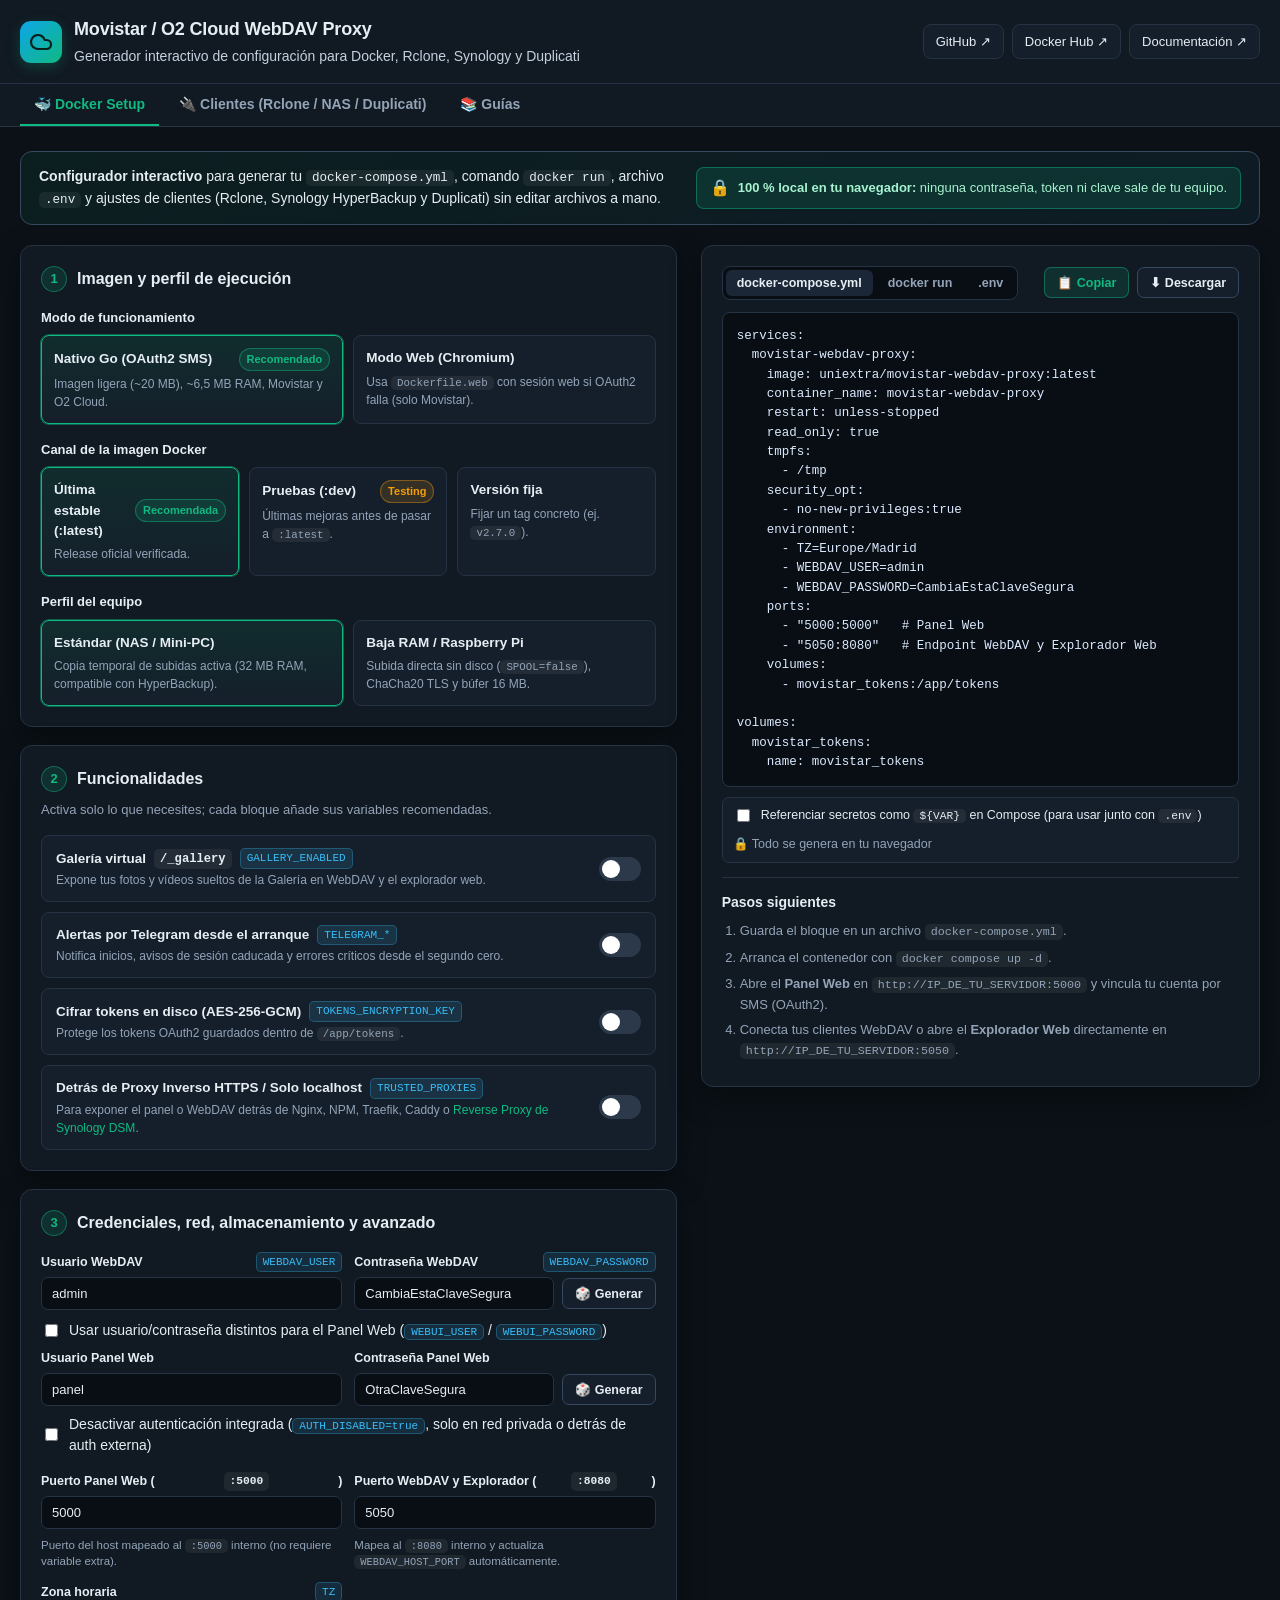
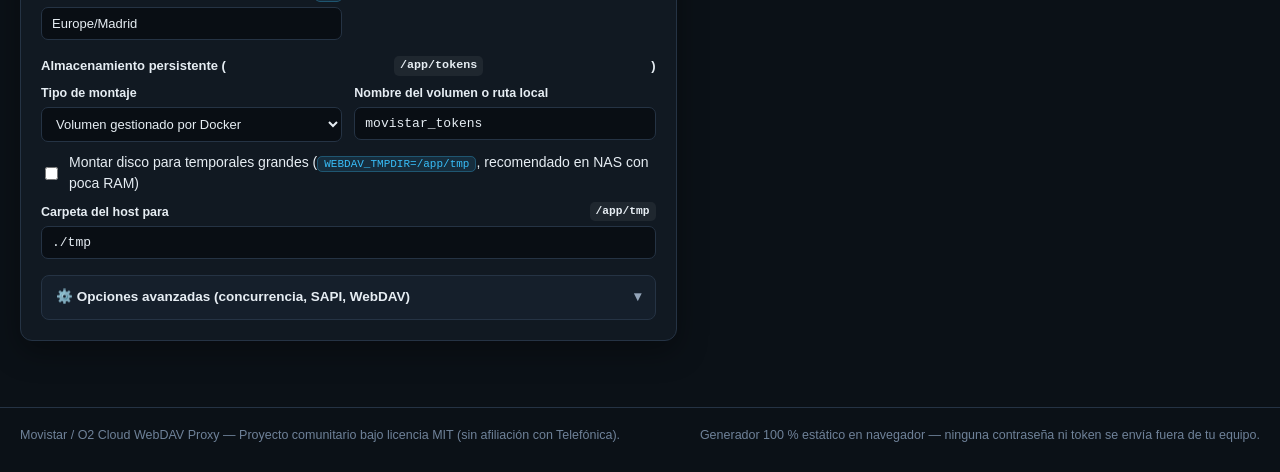
==== commit 543dd7cc: "feat(pages): banner introductorio, aclaración WEBDAV_HOST_PORT y validación de puertos" ====
--- a/site/index.html
+++ b/site/index.html
@@ -38,6 +38,18 @@
   </nav>
 
   <main class="container">
+    <div class="intro-banner" role="region" aria-label="Sobre esta herramienta">
+      <div class="intro-copy">
+        <p class="intro-lead">
+          <strong>Configurador interactivo</strong> para generar tu <code>docker-compose.yml</code>, comando <code>docker run</code>, archivo <code>.env</code> y ajustes de clientes (Rclone, Synology HyperBackup y Duplicati) sin editar archivos a mano.
+        </p>
+      </div>
+      <div class="intro-privacy">
+        <span class="intro-privacy-icon" aria-hidden="true">🔒</span>
+        <span><strong>100 % local en tu navegador:</strong> ninguna contraseña, token ni clave sale de tu equipo.</span>
+      </div>
+    </div>
+
     <!-- TAB 1: DOCKER SETUP -->
     <section id="tab-docker" class="tab-panel">
       <div class="split-layout">
@@ -244,8 +256,9 @@
                       <input id="trustedProxies" type="text" class="mono-input" value="127.0.0.1,172.18.0.0/16">
                     </div>
                     <div class="input-wrap">
-                      <label class="input-label" for="webdavHostPort">Puerto externo enlace «Explorador» <span class="badge-env">WEBDAV_HOST_PORT</span></label>
-                      <input id="webdavHostPort" type="number" min="1" max="65535" value="" placeholder="Solo si difiere del puerto publicado">
+                      <label class="input-label" for="webdavHostPort">Puerto externo tras el proxy (opcional) <span class="badge-env">WEBDAV_HOST_PORT</span></label>
+                      <input id="webdavHostPort" type="number" min="1" max="65535" value="" placeholder="Hereda Paso 3 (ej. 443 o 8443)" aria-describedby="webdavHostPortHint">
+                      <span id="webdavHostPortHint" class="field-hint">Solo rellénalo si tu proxy inverso expone WebDAV en un puerto distinto al publicado por Docker.</span>
                     </div>
                   </div>
                 </div>
@@ -303,11 +316,13 @@
               <div class="form-grid">
                 <div class="input-wrap">
                   <label class="input-label" for="webPort">Puerto Panel Web (<code>:5000</code>)</label>
-                  <input id="webPort" type="number" min="1" max="65535" value="5000">
+                  <input id="webPort" type="number" min="1" max="65535" value="5000" aria-describedby="webPortHint">
+                  <span id="webPortHint" class="field-hint">Puerto del host mapeado al <code>:5000</code> interno (no requiere variable extra).</span>
                 </div>
                 <div class="input-wrap">
                   <label class="input-label" for="webdavPort">Puerto WebDAV y Explorador (<code>:8080</code>)</label>
-                  <input id="webdavPort" type="number" min="1" max="65535" value="5050">
+                  <input id="webdavPort" type="number" min="1" max="65535" value="5050" aria-describedby="webdavPortHint">
+                  <span id="webdavPortHint" class="field-hint">Mapea al <code>:8080</code> interno y actualiza <code>WEBDAV_HOST_PORT</code> automáticamente.</span>
                 </div>
                 <div class="input-wrap">
                   <label class="input-label" for="tzInput">Zona horaria <span class="badge-env">TZ</span></label>
@@ -494,7 +509,7 @@
               <span>🔒 Todo se genera en tu navegador</span>
             </div>
 
-            <div id="dynamicWarnings"></div>
+            <div id="dynamicWarnings" aria-live="polite"></div>
 
             <div class="next-steps">
               <h3>Pasos siguientes</h3>
--- a/site/styles.css
+++ b/site/styles.css
@@ -107,9 +107,9 @@
 }
 
 .brand-sub {
-  margin: 2px 0 0;
-  font-size: 13px;
-  color: var(--text-muted);
+  margin: 3px 0 0;
+  font-size: 14px;
+  color: #c4d1df;
 }
 
 .topbar-links {
@@ -179,6 +179,49 @@
 .container {
   padding-top: 24px;
   padding-bottom: 48px;
+}
+
+.intro-banner {
+  display: flex;
+  flex-wrap: wrap;
+  justify-content: space-between;
+  align-items: center;
+  gap: 14px;
+  padding: 14px 18px;
+  margin-bottom: 20px;
+  border-radius: var(--radius);
+  border: 1px solid var(--border-strong);
+  background: linear-gradient(135deg, rgba(16, 185, 129, 0.08), rgba(56, 189, 248, 0.06));
+}
+
+.intro-copy {
+  flex: 1 1 380px;
+}
+
+.intro-lead {
+  margin: 0;
+  font-size: 14px;
+  color: var(--text);
+  line-height: 1.5;
+}
+
+.intro-privacy {
+  display: inline-flex;
+  align-items: center;
+  gap: 8px;
+  padding: 9px 13px;
+  border-radius: var(--radius-sm);
+  background: var(--accent-soft);
+  border: 1px solid var(--accent-border);
+  color: #a7f3d0;
+  font-size: 13px;
+  line-height: 1.4;
+  flex: 0 1 auto;
+}
+
+.intro-privacy-icon {
+  font-size: 16px;
+  flex-shrink: 0;
 }
 
 .tab-panel[hidden] {
@@ -507,6 +550,19 @@
   font-family: var(--mono) !important;
 }
 
+.field-hint {
+  display: block;
+  margin-top: 4px;
+  font-size: 11.5px;
+  color: var(--text-muted);
+  line-height: 1.35;
+}
+
+.input-invalid {
+  border-color: var(--warn) !important;
+  box-shadow: 0 0 0 1px var(--warn-border);
+}
+
 .btn {
   appearance: none;
   border: 1px solid var(--border-strong);
